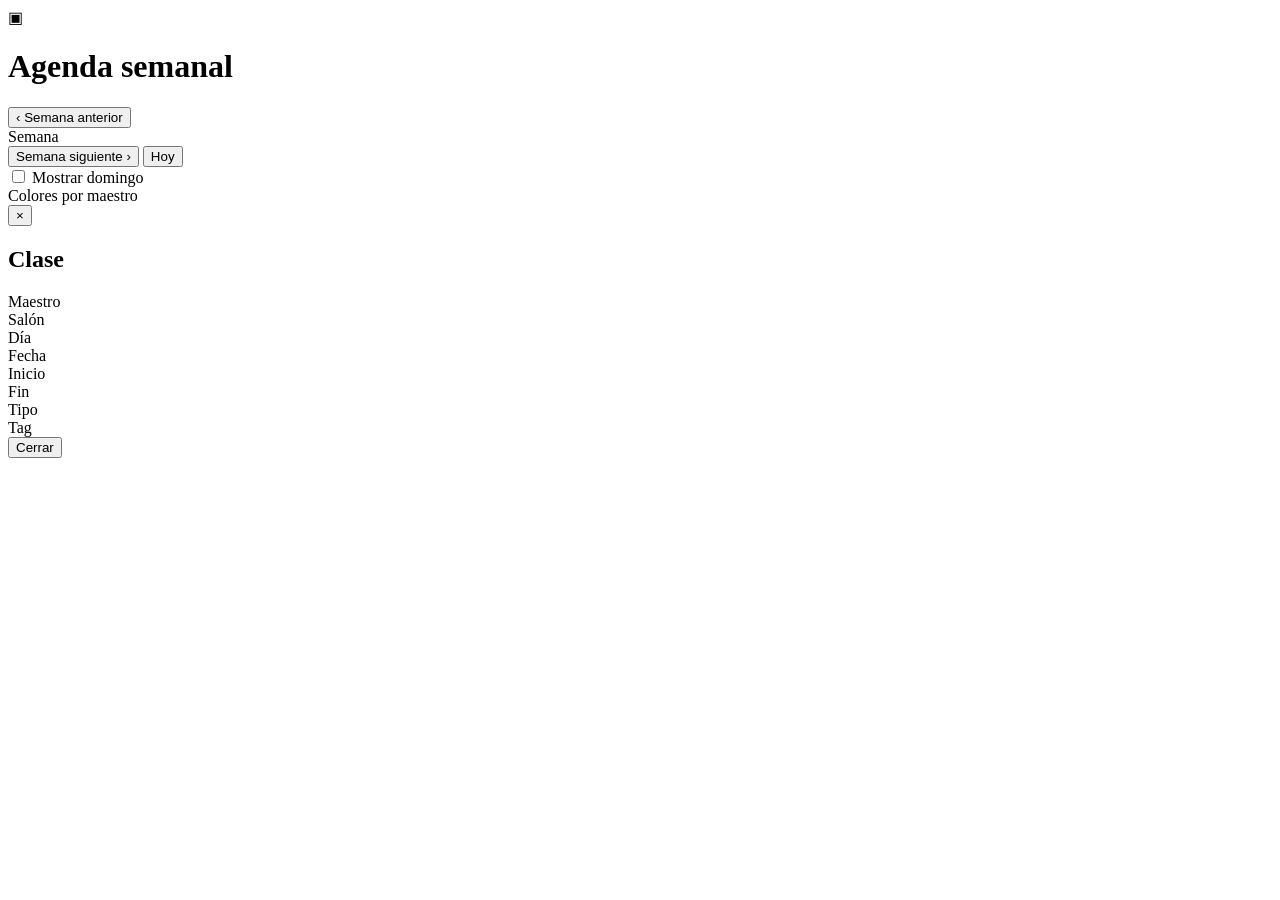
==== index.html @ 6ec57cd1 "Create index.html" ====
<!DOCTYPE html>
<html lang="es">
<head>
    <meta charset="UTF-8">

    <meta
        name="viewport"
        content="width=device-width, initial-scale=1.0"
    >

    <title>Agenda semanal</title>

    <link rel="stylesheet" href="style.css">
</head>

<body>

<div class="app">

    <!-- =========================
         CABECERA
    ========================== -->

    <header class="calendar-header">

        <div class="title-area">
            <div class="calendar-icon">▣</div>
            <h1>Agenda semanal</h1>
        </div>

        <div class="navigation">

            <button id="prevWeek" class="nav-button">
                ‹
                <span>Semana anterior</span>
            </button>

            <div id="weekTitle" class="week-title">
                Semana
            </div>

            <button id="nextWeek" class="nav-button">
                <span>Semana siguiente</span>
                ›
            </button>

            <button id="todayButton" class="today-button">
                Hoy
            </button>

        </div>

        <label class="sunday-toggle">

            <input
                type="checkbox"
                id="showSunday"
            >

            <span class="toggle-switch"></span>

            <span>
                Mostrar domingo
            </span>

        </label>

    </header>


    <!-- =========================
         CALENDARIO
    ========================== -->

    <div class="calendar-wrapper">

        <div id="calendar" class="calendar">

            <!-- JS genera todo aquí -->

        </div>

    </div>


    <!-- =========================
         LEYENDA
    ========================== -->

    <div class="legend-container">

        <div class="legend-title">
            Colores por maestro
        </div>

        <div id="teacherLegend" class="teacher-legend">
        </div>

    </div>

</div>


<!-- =========================
     MODAL / POPUP
========================== -->

<div
    id="modalOverlay"
    class="modal-overlay"
>

    <div class="event-modal">

        <button
            id="closeModal"
            class="close-modal"
        >
            ×
        </button>

        <div class="modal-title-row">

            <div
                id="modalColor"
                class="modal-color"
            ></div>

            <h2 id="modalTag">
                Clase
            </h2>

        </div>

        <div class="modal-divider"></div>

        <div class="modal-content">

            <div class="modal-row">
                <span class="modal-label">
                    Maestro
                </span>

                <span id="modalTeacher"></span>
            </div>


            <div class="modal-row">
                <span class="modal-label">
                    Salón
                </span>

                <span id="modalRoom"></span>
            </div>


            <div class="modal-row">
                <span class="modal-label">
                    Día
                </span>

                <span id="modalDay"></span>
            </div>


            <div class="modal-row">
                <span class="modal-label">
                    Fecha
                </span>

                <span id="modalDate"></span>
            </div>


            <div class="modal-row">
                <span class="modal-label">
                    Inicio
                </span>

                <span id="modalStart"></span>
            </div>


            <div class="modal-row">
                <span class="modal-label">
                    Fin
                </span>

                <span id="modalEnd"></span>
            </div>


            <div class="modal-row">
                <span class="modal-label">
                    Tipo
                </span>

                <span id="modalType"></span>
            </div>


            <div class="modal-row">
                <span class="modal-label">
                    Tag
                </span>

                <span id="modalTagDetail"></span>
            </div>

        </div>


        <button
            id="modalCloseButton"
            class="modal-close-button"
        >
            Cerrar
        </button>

    </div>

</div>


<script src="app.js"></script>

</body>
</html>
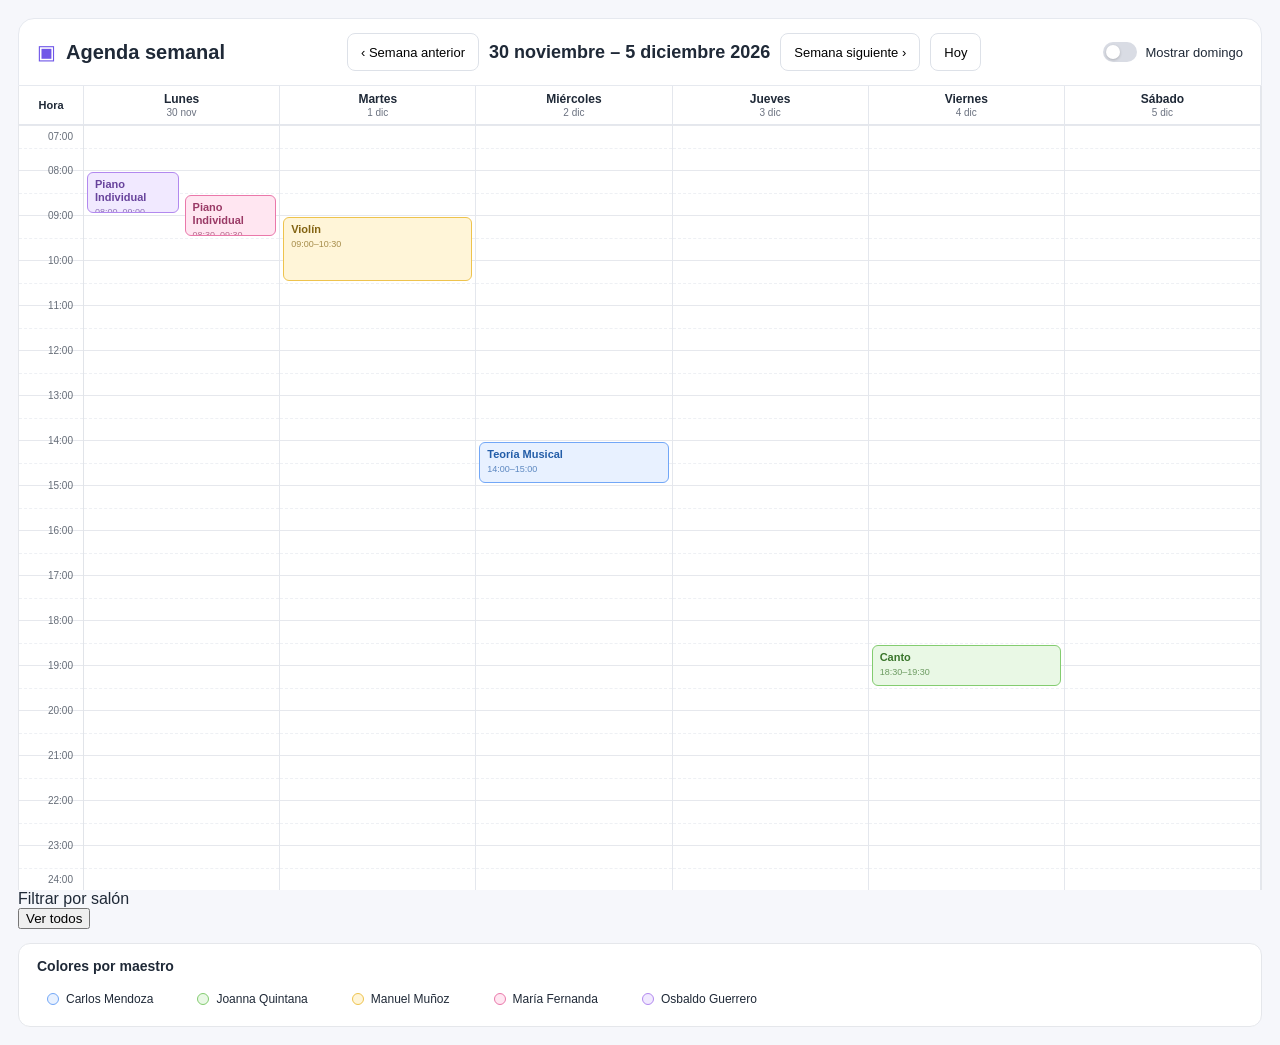
==== commit d1041b57: "agregar encabezado filtro por salones" ====
--- a/index.html
+++ b/index.html
@@ -82,6 +82,34 @@
 
     </div>
 
+    <!-- =========================
+     FILTRO DE SALONES
+========================== -->
+
+<div class="room-filter-container">
+
+    <div class="room-filter-header">
+
+        <div class="room-filter-title">
+            Filtrar por salón
+        </div>
+
+        <button
+            id="showAllRooms"
+            class="room-all-button"
+        >
+            Ver todos
+        </button>
+
+    </div>
+
+    <div
+        id="roomFilters"
+        class="room-filters"
+    >
+    </div>
+
+</div>
 
     <!-- =========================
          LEYENDA
--- a/style.css
+++ b/style.css
@@ -0,0 +1,866 @@
+/* =========================
+   CONFIGURACIÓN GENERAL
+========================= */
+
+* {
+    box-sizing: border-box;
+}
+
+html,
+body {
+    margin: 0;
+    padding: 0;
+}
+
+body {
+    background: #f6f7fb;
+
+    font-family:
+        Inter,
+        -apple-system,
+        BlinkMacSystemFont,
+        "Segoe UI",
+        Roboto,
+        Arial,
+        sans-serif;
+
+    color: #1f2937;
+}
+
+
+/* =========================
+   APP
+========================= */
+
+.app {
+    width: 100%;
+    min-height: 100vh;
+    padding: 18px;
+}
+
+
+/* =========================
+   CABECERA
+========================= */
+
+.calendar-header {
+
+    display: flex;
+    align-items: center;
+    justify-content: space-between;
+
+    gap: 18px;
+
+    background: white;
+
+    padding: 14px 18px;
+
+    border-radius: 16px 16px 0 0;
+
+    border: 1px solid #e6e9ef;
+}
+
+
+.title-area {
+
+    display: flex;
+    align-items: center;
+    gap: 10px;
+
+    white-space: nowrap;
+}
+
+
+.title-area h1 {
+
+    margin: 0;
+
+    font-size: 20px;
+    font-weight: 700;
+}
+
+
+.calendar-icon {
+
+    font-size: 20px;
+
+    color: #7057e8;
+}
+
+
+/* =========================
+   NAVEGACIÓN
+========================= */
+
+.navigation {
+
+    display: flex;
+    align-items: center;
+
+    gap: 10px;
+}
+
+
+.nav-button,
+.today-button {
+
+    height: 38px;
+
+    border-radius: 8px;
+
+    border: 1px solid #dde1e8;
+
+    background: white;
+
+    padding: 0 13px;
+
+    font-size: 13px;
+
+    cursor: pointer;
+
+    transition:
+        background .15s ease,
+        transform .1s ease;
+}
+
+
+.nav-button:hover,
+.today-button:hover {
+
+    background: #f5f6f8;
+}
+
+
+.nav-button:active,
+.today-button:active {
+
+    transform: scale(.97);
+}
+
+
+.week-title {
+
+    min-width: 180px;
+
+    text-align: center;
+
+    font-size: 18px;
+    font-weight: 700;
+}
+
+
+/* =========================
+   SWITCH DOMINGO
+========================= */
+
+.sunday-toggle {
+
+    display: flex;
+    align-items: center;
+
+    gap: 8px;
+
+    font-size: 13px;
+
+    cursor: pointer;
+
+    white-space: nowrap;
+}
+
+
+.sunday-toggle input {
+
+    display: none;
+}
+
+
+.toggle-switch {
+
+    width: 34px;
+    height: 20px;
+
+    border-radius: 20px;
+
+    background: #d9dce4;
+
+    position: relative;
+
+    transition: .2s;
+}
+
+
+.toggle-switch::after {
+
+    content: "";
+
+    width: 14px;
+    height: 14px;
+
+    position: absolute;
+
+    top: 3px;
+    left: 3px;
+
+    background: white;
+
+    border-radius: 50%;
+
+    transition: .2s;
+
+    box-shadow:
+        0 1px 3px rgba(0,0,0,.2);
+}
+
+
+.sunday-toggle input:checked + .toggle-switch {
+
+    background: #7057e8;
+}
+
+
+.sunday-toggle input:checked + .toggle-switch::after {
+
+    transform: translateX(14px);
+}
+
+
+/* =========================
+   WRAPPER
+========================= */
+
+.calendar-wrapper {
+
+    width: 100%;
+
+    overflow-x: auto;
+
+    background: white;
+}
+
+
+.calendar {
+
+    position: relative;
+
+    min-width: 900px;
+
+    border-left: 1px solid #e5e7eb;
+    border-right: 1px solid #e5e7eb;
+}
+
+
+/* =========================
+   FILA DE DÍAS
+========================= */
+
+.day-header-row {
+
+    display: grid;
+
+    position: sticky;
+
+    top: 0;
+
+    z-index: 20;
+
+    background: white;
+
+    border-bottom: 1px solid #e4e7ed;
+}
+
+
+.time-header {
+
+    display: flex;
+    align-items: center;
+    justify-content: center;
+
+    font-size: 11px;
+    font-weight: 600;
+
+    border-right: 1px solid #e4e7ed;
+}
+
+
+.day-header {
+    text-align: center;
+
+    padding: 6px 4px;
+
+    border-right: 1px solid #e4e7ed;
+}
+
+
+.day-name {
+
+    font-size: 12px;
+    font-weight: 650;
+}
+
+
+.day-date {
+
+    margin-top: 1px;
+
+    font-size: 10px;
+
+    color: #6b7280;
+}
+
+
+.day-header.today {
+
+    background: #f4f1ff;
+}
+
+
+.day-header.today .day-name {
+
+    color: #6650d8;
+}
+
+
+/* =========================
+   CUERPO DEL CALENDARIO
+========================= */
+
+.calendar-body {
+
+    display: grid;
+
+    position: relative;
+}
+
+
+.time-column {
+
+    position: relative;
+
+    border-right: 1px solid #e1e4e9;
+
+    background: white;
+}
+
+
+.day-column {
+
+    position: relative;
+
+    border-right: 1px solid #e4e7ed;
+
+    background: white;
+}
+
+
+/* =========================
+   LINEAS HORARIAS
+========================= */
+
+.hour-line {
+
+    position: absolute;
+
+    left: 0;
+    right: 0;
+
+    border-top: 1px solid #e6e8ed;
+
+    pointer-events: none;
+}
+
+
+.half-hour-line {
+
+    position: absolute;
+
+    left: 0;
+    right: 0;
+
+    border-top: 1px dashed #eef0f4;
+
+    pointer-events: none;
+}
+
+
+.hour-label {
+
+    position: absolute;
+
+    right: 10px;
+
+    transform: translateY(-50%);
+
+    font-size: 10px;
+
+    color: #666d78;
+
+    white-space: nowrap;
+}
+
+
+/* Primera hora: evita que 07:00 se corte arriba */
+
+.hour-label.first-hour {
+
+    transform: translateY(0);
+
+    top: 6px !important;
+}
+
+
+/* Última hora: evita que 24:00 se corte abajo */
+
+.hour-label.last-hour {
+
+    transform: translateY(-100%);
+
+    margin-top: -5px;
+}
+
+/* =========================
+   EVENTOS
+========================= */
+
+.event {
+
+    position: absolute;
+
+    padding: 5px 7px;
+
+    border-radius: 6px;
+
+    border: 1px solid transparent;
+
+    overflow: hidden;
+
+    cursor: pointer;
+
+    font-size: 11px;
+
+    line-height: 1.2;
+
+    transition:
+        transform .12s ease,
+        box-shadow .12s ease;
+
+    z-index: 5;
+}
+
+/* =========================
+   FILTRO POR MAESTRO
+========================= */
+
+
+/*
+Clases que NO pertenecen
+al maestro seleccionado
+*/
+
+.event.teacher-dimmed {
+
+    background: #f1f2f4 !important;
+
+    border-color: #d9dde3 !important;
+
+    color: #a0a5ad !important;
+
+    opacity: .72;
+
+    filter: grayscale(1);
+
+    box-shadow: none;
+}
+
+
+/*
+Clase perteneciente al maestro seleccionado
+*/
+
+.event.teacher-highlighted {
+
+    opacity: 1;
+
+    filter: none;
+
+    transform: scale(1.025);
+
+    box-shadow:
+        0 4px 14px rgba(0,0,0,.15);
+
+    z-index: 15;
+}
+
+
+/*
+Elementos de la leyenda clicables
+*/
+
+.teacher-legend-item {
+
+    cursor: pointer;
+
+    padding: 6px 10px;
+
+    border-radius: 8px;
+
+    transition:
+        background .15s ease,
+        transform .15s ease,
+        opacity .15s ease;
+}
+
+
+.teacher-legend-item:hover {
+
+    background: #f5f6f8;
+}
+
+
+.teacher-legend-item.active {
+
+    background: #f1efff;
+
+    box-shadow:
+        inset 0 0 0 1px #d7d0fa;
+
+    font-weight: 650;
+
+    transform: scale(1.03);
+}
+
+
+.teacher-legend-item.inactive {
+
+    opacity: .55;
+}
+
+.event:hover {
+
+    transform: translateY(-1px);
+
+    box-shadow:
+        0 4px 10px rgba(0,0,0,.10);
+
+    z-index: 10;
+}
+
+
+.event-tag {
+
+    font-weight: 600;
+
+    word-wrap: break-word;
+}
+
+
+.event-time {
+
+    margin-top: 3px;
+
+    font-size: 9px;
+
+    opacity: .70;
+}
+
+
+/* =========================
+   LEYENDA
+========================= */
+
+.legend-container {
+
+    background: white;
+
+    margin-top: 14px;
+
+    border-radius: 12px;
+
+    border: 1px solid #e5e7eb;
+
+    padding: 14px 18px;
+}
+
+
+.legend-title {
+
+    font-size: 14px;
+
+    font-weight: 700;
+
+    margin-bottom: 12px;
+}
+
+
+.teacher-legend {
+
+    display: flex;
+
+    flex-wrap: wrap;
+
+    gap: 12px 24px;
+}
+
+
+.teacher-legend-item {
+
+    display: flex;
+
+    align-items: center;
+
+    gap: 7px;
+
+    font-size: 12px;
+}
+
+
+.legend-dot {
+
+    width: 12px;
+    height: 12px;
+
+    border-radius: 50%;
+
+    flex-shrink: 0;
+}
+
+
+/* =========================
+   MODAL
+========================= */
+
+.modal-overlay {
+
+    position: fixed;
+
+    inset: 0;
+
+    background: rgba(20, 25, 35, .25);
+
+    display: none;
+
+    align-items: center;
+    justify-content: center;
+
+    padding: 20px;
+
+    z-index: 1000;
+
+    backdrop-filter: blur(2px);
+}
+
+
+.modal-overlay.visible {
+
+    display: flex;
+}
+
+
+.event-modal {
+
+    position: relative;
+
+    width: 100%;
+    max-width: 380px;
+
+    background: white;
+
+    border-radius: 15px;
+
+    padding: 22px;
+
+    box-shadow:
+        0 20px 55px rgba(0,0,0,.18);
+}
+
+
+.close-modal {
+
+    position: absolute;
+
+    top: 12px;
+    right: 13px;
+
+    width: 30px;
+    height: 30px;
+
+    border: none;
+
+    background: transparent;
+
+    font-size: 24px;
+
+    color: #777;
+
+    cursor: pointer;
+}
+
+
+.modal-title-row {
+
+    display: flex;
+
+    align-items: center;
+
+    gap: 10px;
+
+    padding-right: 30px;
+}
+
+
+.modal-title-row h2 {
+
+    margin: 0;
+
+    font-size: 19px;
+}
+
+
+.modal-color {
+
+    width: 14px;
+    height: 14px;
+
+    border-radius: 50%;
+
+    flex-shrink: 0;
+}
+
+
+.modal-divider {
+
+    height: 1px;
+
+    background: #eceef2;
+
+    margin: 17px 0;
+}
+
+
+.modal-content {
+
+    display: flex;
+
+    flex-direction: column;
+
+    gap: 12px;
+}
+
+
+.modal-row {
+
+    display: grid;
+
+    grid-template-columns: 90px 1fr;
+
+    gap: 12px;
+
+    font-size: 13px;
+}
+
+
+.modal-label {
+
+    color: #777d87;
+
+    font-weight: 500;
+}
+
+
+.modal-close-button {
+
+    width: 100%;
+
+    height: 39px;
+
+    margin-top: 20px;
+
+    border-radius: 8px;
+
+    border: 1px solid #d8cffb;
+
+    background: #f6f3ff;
+
+    color: #664fd0;
+
+    cursor: pointer;
+
+    font-weight: 600;
+}
+
+
+/* =========================
+   RESPONSIVE
+========================= */
+
+@media (max-width: 900px) {
+
+    .calendar-header {
+
+        flex-wrap: wrap;
+    }
+
+
+    .title-area {
+
+        width: 100%;
+    }
+
+
+    .navigation {
+
+        flex: 1;
+
+        justify-content: center;
+    }
+
+
+    .week-title {
+
+        min-width: 130px;
+
+        font-size: 15px;
+    }
+
+
+    .nav-button span {
+
+        display: none;
+    }
+
+}
+
+
+@media (max-width: 600px) {
+
+    .app {
+
+        padding: 4px;
+    }
+
+
+    .calendar-header {
+
+        border-radius: 10px 10px 0 0;
+
+        padding: 10px;
+    }
+
+
+    .title-area h1 {
+
+        font-size: 16px;
+    }
+
+
+    .week-title {
+
+        font-size: 14px;
+    }
+
+
+    .calendar {
+
+        min-width: 760px;
+    }
+
+}
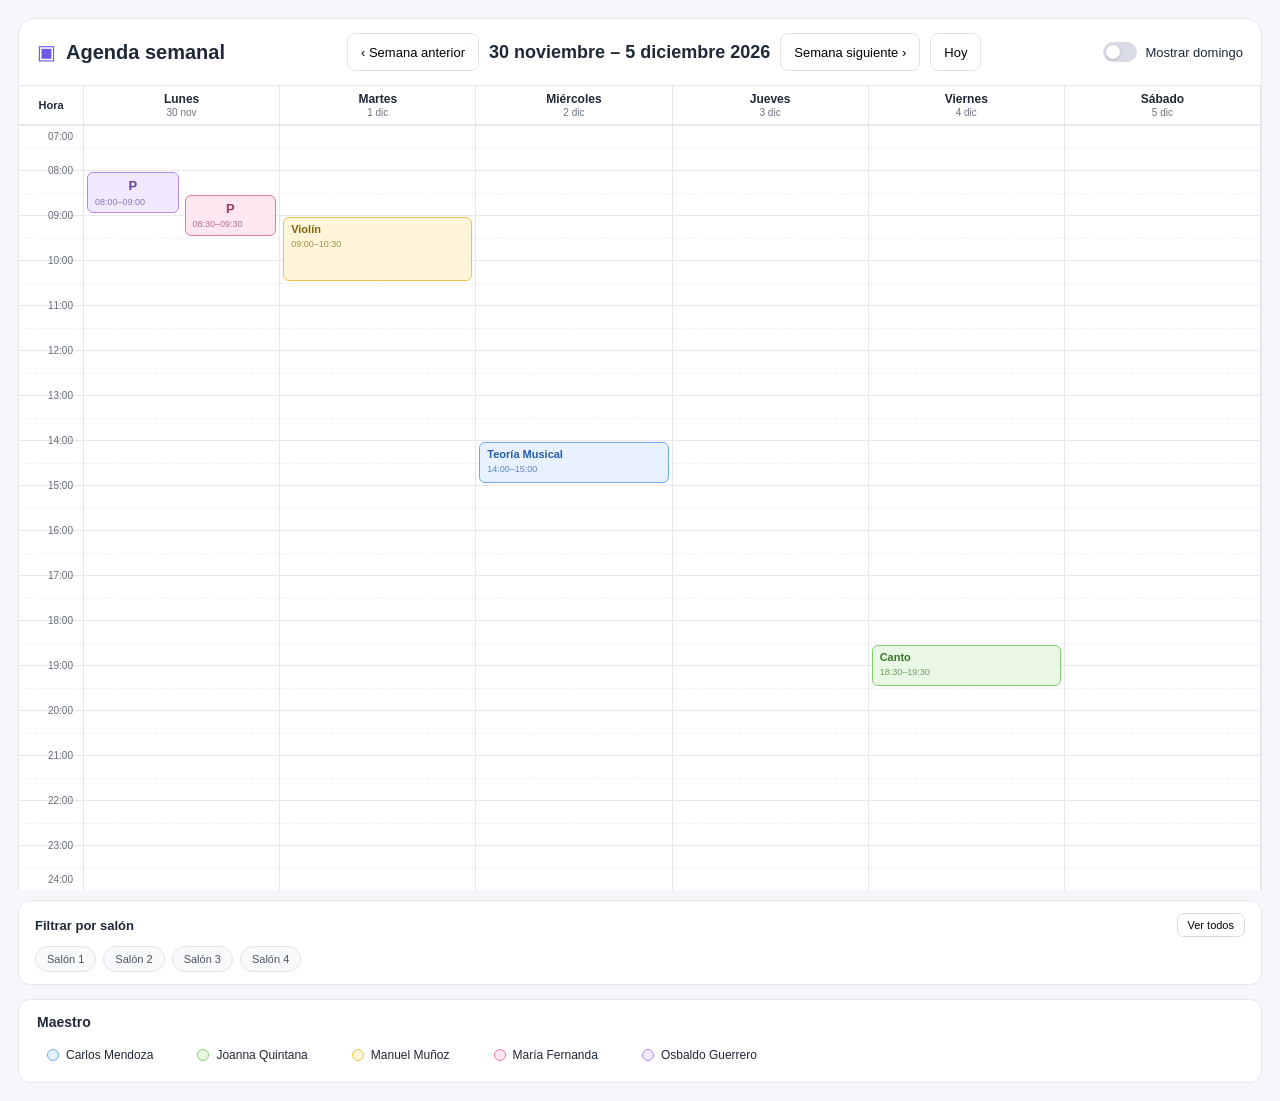
==== commit 927c4235: "Update index.html" ====
--- a/index.html
+++ b/index.html
@@ -118,7 +118,7 @@
     <div class="legend-container">
 
         <div class="legend-title">
-            Colores por maestro
+            Maestro
         </div>
 
         <div id="teacherLegend" class="teacher-legend">
--- a/style.css
+++ b/style.css
@@ -445,7 +445,117 @@
 
     z-index: 5;
 }
-
+/* =========================
+   FILTRO POR SALÓN
+========================= */
+
+.room-filter-container {
+
+    background: white;
+
+    margin-top: 10px;
+
+    border-radius: 12px;
+
+    border: 1px solid #e5e7eb;
+
+    padding: 12px 16px;
+}
+
+
+.room-filter-header {
+
+    display: flex;
+
+    align-items: center;
+
+    justify-content: space-between;
+
+    gap: 12px;
+
+    margin-bottom: 9px;
+}
+
+
+.room-filter-title {
+
+    font-size: 13px;
+
+    font-weight: 700;
+}
+
+
+.room-filters {
+
+    display: flex;
+
+    flex-wrap: wrap;
+
+    gap: 7px;
+}
+
+
+.room-filter-button {
+
+    border: 1px solid #dfe3e9;
+
+    background: #f8f9fb;
+
+    color: #4b5563;
+
+    padding: 6px 11px;
+
+    border-radius: 999px;
+
+    font-size: 11px;
+
+    cursor: pointer;
+
+    transition:
+        background .15s ease,
+        border-color .15s ease,
+        transform .1s ease;
+}
+
+
+.room-filter-button:hover {
+
+    background: #f0f1f4;
+}
+
+
+.room-filter-button.active {
+
+    background: #eeeaff;
+
+    border-color: #8d78e8;
+
+    color: #5740be;
+
+    font-weight: 650;
+}
+
+
+.room-all-button {
+
+    border: 1px solid #d9dce3;
+
+    background: white;
+
+    padding: 5px 10px;
+
+    border-radius: 7px;
+
+    font-size: 11px;
+
+    cursor: pointer;
+}
+
+
+.room-all-button:hover {
+
+    background: #f5f6f8;
+}
 /* =========================
    FILTRO POR MAESTRO
 ========================= */
@@ -549,9 +659,28 @@
 
     font-weight: 600;
 
-    word-wrap: break-word;
-}
-
+    white-space: nowrap;
+
+    overflow: hidden;
+
+    text-overflow: clip;
+
+    width: 100%;
+}
+
+.event-tag.initial-only {
+
+    text-align: center;
+
+    font-size: 13px;
+
+    font-weight: 700;
+}
+
+.event.compact-event .event-time {
+
+    display: none;
+}
 
 .event-time {
 
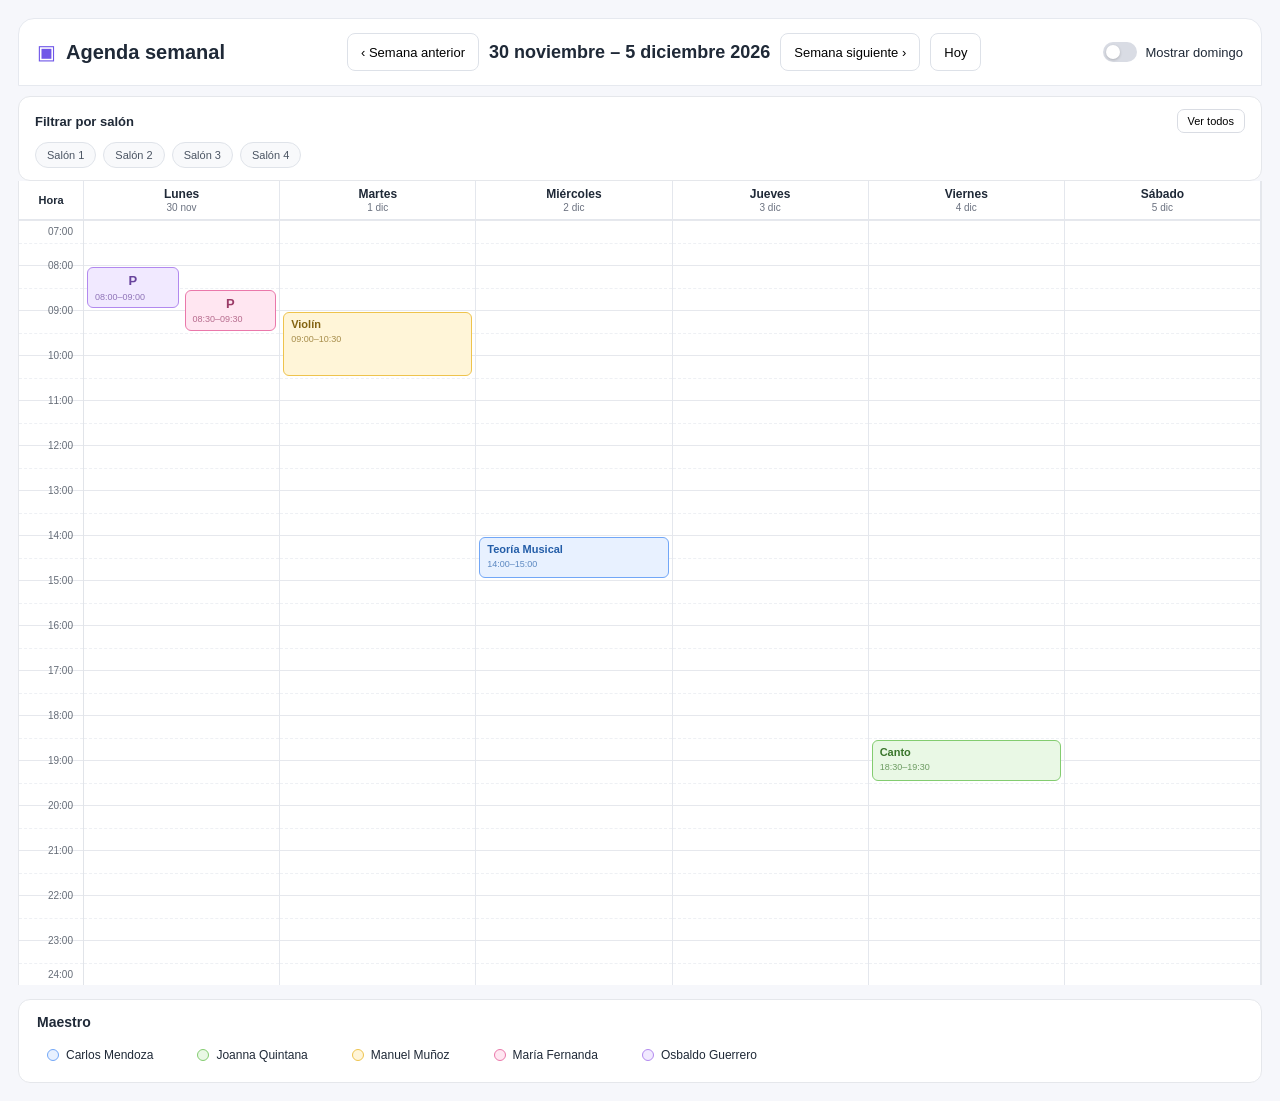
==== commit 29da90ba: "cambiar arriba filtro por salones y texto de colors de maestro" ====
--- a/index.html
+++ b/index.html
@@ -66,21 +66,6 @@
         </label>
 
     </header>
-
-
-    <!-- =========================
-         CALENDARIO
-    ========================== -->
-
-    <div class="calendar-wrapper">
-
-        <div id="calendar" class="calendar">
-
-            <!-- JS genera todo aquí -->
-
-        </div>
-
-    </div>
 
     <!-- =========================
      FILTRO DE SALONES
@@ -112,6 +97,21 @@
 </div>
 
     <!-- =========================
+         CALENDARIO
+    ========================== -->
+
+    <div class="calendar-wrapper">
+
+        <div id="calendar" class="calendar">
+
+            <!-- JS genera todo aquí -->
+
+        </div>
+
+    </div>
+
+
+    <!-- =========================
          LEYENDA
     ========================== -->
 
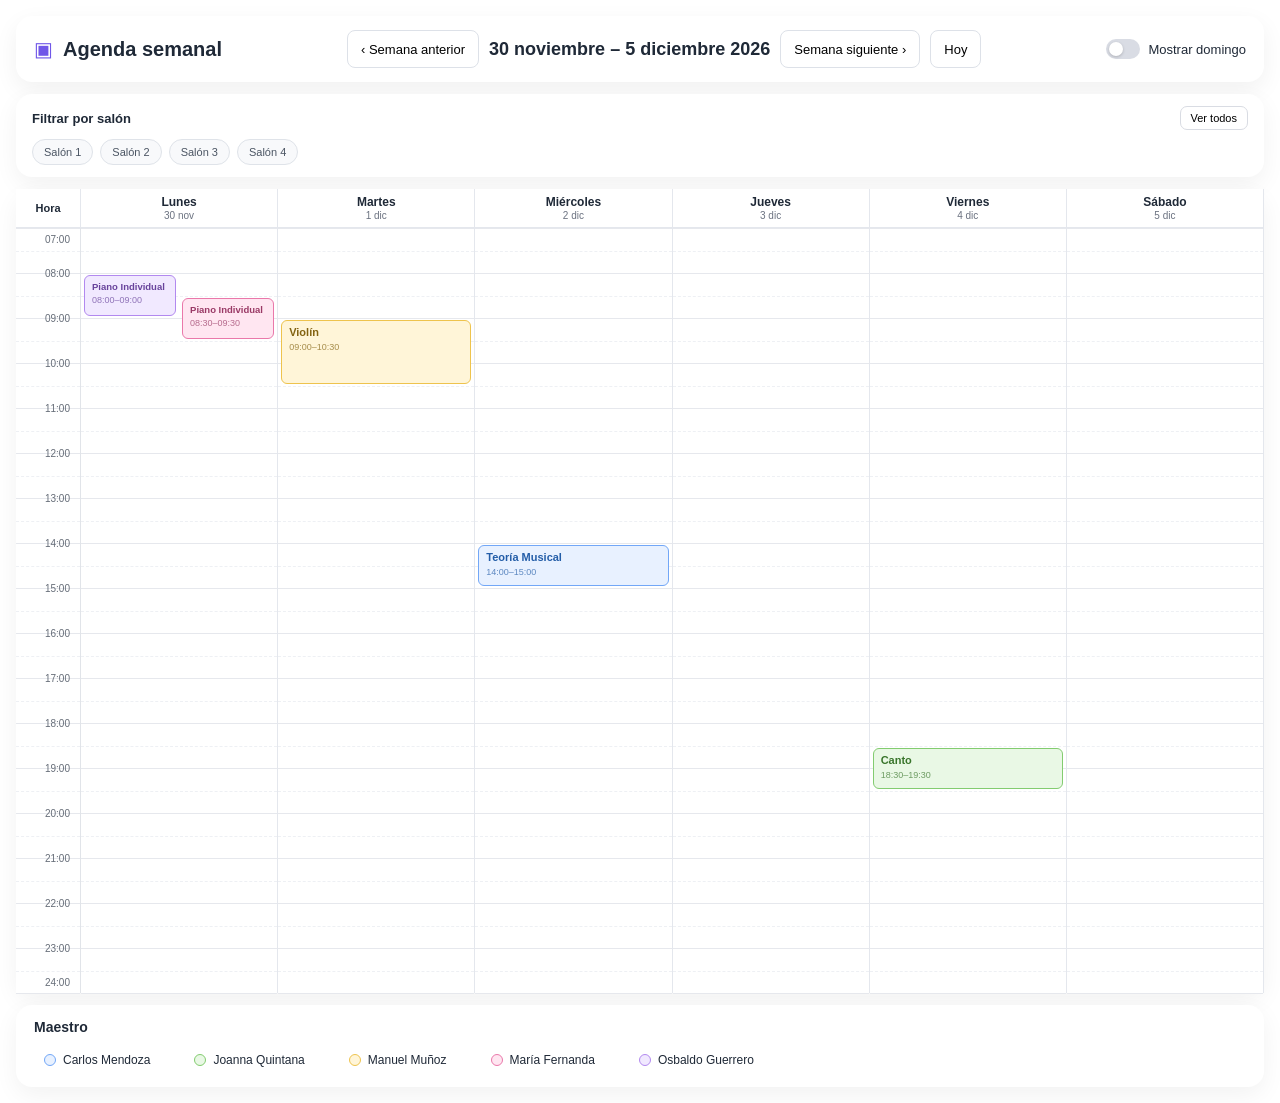
==== commit 4c5ad8e4: "Add files via upload Mejora de validacion de horarios y salones sin asignar" ====
--- a/index.html
+++ b/index.html
@@ -10,7 +10,7 @@
 
     <title>Agenda semanal</title>
 
-    <link rel="stylesheet" href="style.css">
+    <link rel="stylesheet" href="style.css?v=20261026">
 </head>
 
 <body>
@@ -250,7 +250,7 @@
 </div>
 
 
-<script src="app.js"></script>
+<script src="app.js?v=20261026"></script>
 
 </body>
 </html>
--- a/style.css
+++ b/style.css
@@ -13,7 +13,7 @@
 }
 
 body {
-    background: #f6f7fb;
+    background: transparent;
 
     font-family:
         Inter,
@@ -27,6 +27,9 @@
     color: #1f2937;
 }
 
+html {
+    background: transparent;
+}
 
 /* =========================
    APP
@@ -35,7 +38,8 @@
 .app {
     width: 100%;
     min-height: 100vh;
-    padding: 18px;
+    padding: 16px;
+    background: transparent;
 }
 
 
@@ -55,9 +59,12 @@
 
     padding: 14px 18px;
 
-    border-radius: 16px 16px 0 0;
-
-    border: 1px solid #e6e9ef;
+    border-radius: 16px;
+
+    border: none;
+
+box-shadow:
+    0 8px 24px rgba(0,0,0,.06);
 }
 
 
@@ -229,23 +236,28 @@
 ========================= */
 
 .calendar-wrapper {
-
     width: 100%;
 
-    overflow-x: auto;
+    overflow: visible;
 
     background: white;
-}
-
+
+    margin-top: 12px;
+
+    border-radius: 16px;
+
+    box-shadow:
+        0 8px 24px rgba(0,0,0,.055);
+}
 
 .calendar {
-
     position: relative;
+    overflow: visible;
 
     min-width: 900px;
 
-    border-left: 1px solid #e5e7eb;
-    border-right: 1px solid #e5e7eb;
+    border-left: none;
+    border-right: none;
 }
 
 
@@ -450,16 +462,18 @@
 ========================= */
 
 .room-filter-container {
-
     background: white;
 
-    margin-top: 10px;
-
-    border-radius: 12px;
-
-    border: 1px solid #e5e7eb;
+    margin-top: 12px;
+
+    border-radius: 16px;
+
+    border: none;
 
     padding: 12px 16px;
+
+    box-shadow:
+        0 8px 24px rgba(0,0,0,.055);
 }
 
 
@@ -663,9 +677,25 @@
 
     overflow: hidden;
 
-    text-overflow: clip;
-
     width: 100%;
+
+    font-size: 11px;
+
+    line-height: 1.2;
+}
+
+.event-tag.tag-small {
+
+    font-size: 9.5px;
+}
+
+.event-tag.tag-initial {
+
+    text-align: center;
+
+    font-size: 13px;
+
+    font-weight: 700;
 }
 
 .event-tag.initial-only {
@@ -697,16 +727,18 @@
 ========================= */
 
 .legend-container {
-
     background: white;
 
-    margin-top: 14px;
-
-    border-radius: 12px;
-
-    border: 1px solid #e5e7eb;
+    margin-top: 12px;
+
+    border-radius: 16px;
+
+    border: none;
 
     padding: 14px 18px;
+
+    box-shadow:
+        0 8px 24px rgba(0,0,0,.055);
 }
 
 
@@ -993,3 +1025,11 @@
     }
 
 }
+
+/* Unassigned room: subtle distinction without changing existing visual style. */
+.room-filter-button.room-unassigned {
+    border-style: dashed;
+}
+.room-filter-button.room-unassigned.active {
+    border-style: solid;
+}
